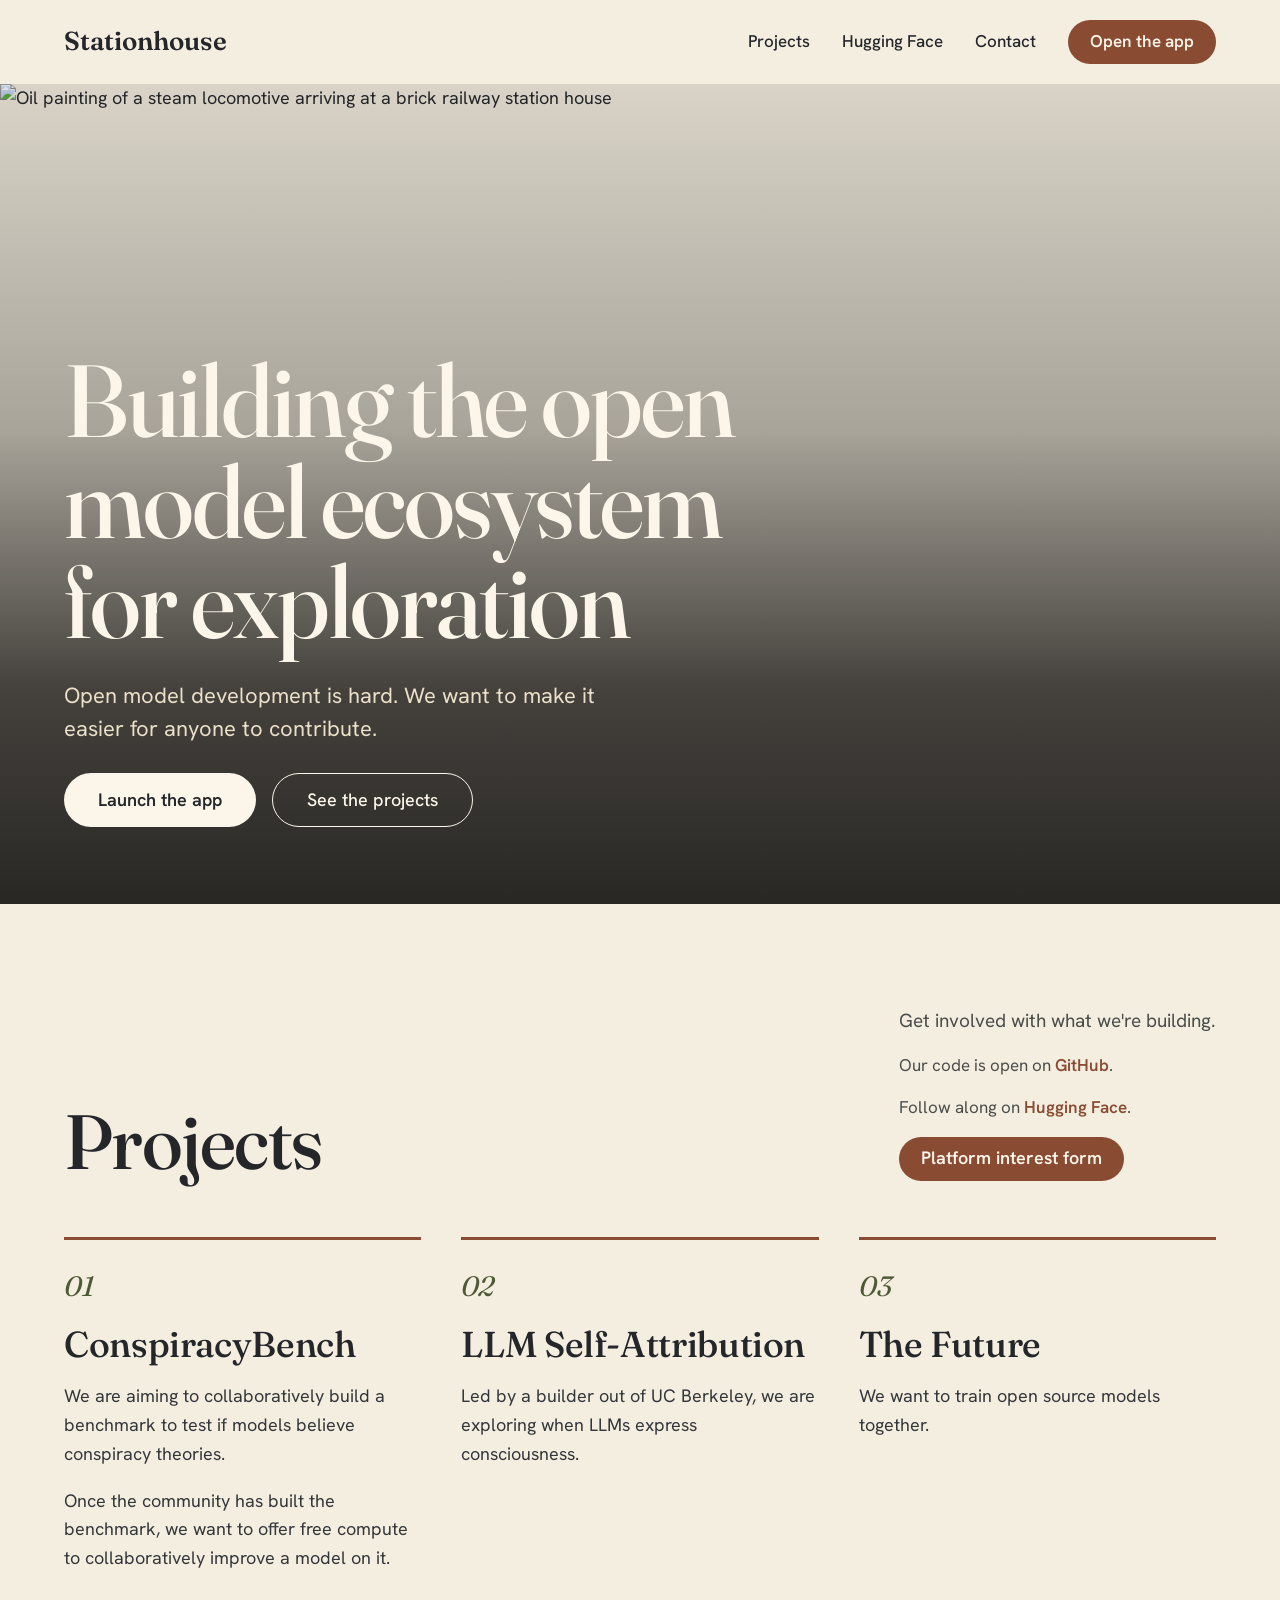
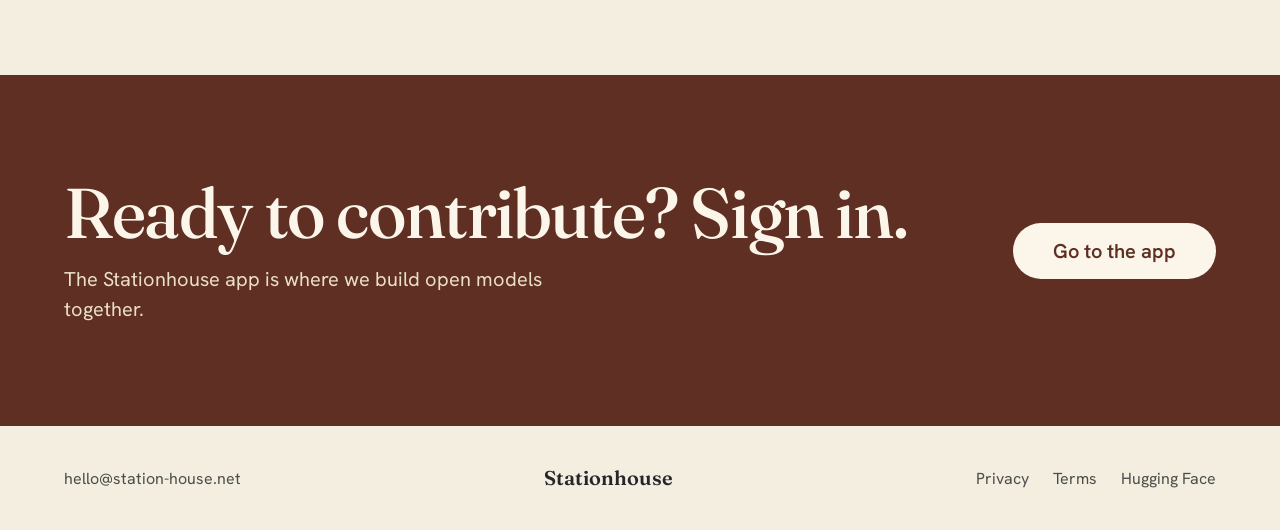
==== index.html @ b497b21a "Add privacy policy and terms of service pages Google's consent screen needs a privacy policy link be" ====
<!doctype html>
<html lang="en">
<head>
<meta charset="utf-8">
<meta name="viewport" content="width=device-width, initial-scale=1">
<title>Stationhouse</title>
<meta name="description" content="Stationhouse is building the open model ecosystem for exploration. Open model development is hard. We want to make it easier for anyone to contribute.">
<link rel="canonical" href="https://station-house.net/">
<meta property="og:type" content="website">
<meta property="og:site_name" content="Stationhouse">
<meta property="og:title" content="Stationhouse">
<meta property="og:description" content="Building the open model ecosystem for exploration. Open model development is hard. We want to make it easier for anyone to contribute.">
<meta property="og:url" content="https://station-house.net/">
<meta property="og:image" content="https://station-house.net/assets/station-house-hero.jpg">
<meta name="twitter:card" content="summary_large_image">
<link rel="icon" href="/favicon.svg" type="image/svg+xml">
<link rel="preconnect" href="https://fonts.googleapis.com">
<link rel="preconnect" href="https://fonts.gstatic.com" crossorigin>
<link rel="stylesheet" href="https://fonts.googleapis.com/css2?family=Fraunces:opsz,wght@9..144,400;9..144,500;9..144,600&amp;family=Hanken+Grotesk:wght@400;500;600&amp;display=swap">
<link rel="stylesheet" href="/style.css">
</head>
<body>

<header class="nav">
  <a class="brand" href="#top">Stationhouse</a>
  <nav>
    <a class="link" href="#projects">Projects</a>
    <a class="link" href="https://huggingface.co/Station-house">Hugging Face</a>
    <a class="link" href="mailto:hello@station-house.net">Contact</a>
    <a class="btn pill pill-accent" href="https://app.station-house.net">Open the app</a>
  </nav>
</header>

<section class="hero" id="top">
  <img src="/assets/station-house-hero.jpg" alt="Oil painting of a steam locomotive arriving at a brick railway station house">
  <div class="scrim"></div>
  <div class="inner">
    <h1>Building the open model ecosystem for exploration</h1>
    <p>Open model development is hard. We want to make it easier for anyone to contribute.</p>
    <div class="actions">
      <a class="btn pill pill-cream pill-lg" href="https://app.station-house.net">Launch the app</a>
      <a class="btn pill pill-ghost pill-lg" href="#projects">See the projects</a>
    </div>
  </div>
</section>

<section class="projects" id="projects">
  <div class="wrap">

    <div class="section-head">
      <h2>Projects</h2>
      <div class="head-aside">
        <p>Get involved with what we're building.</p>
        <p class="github-line">Our code is open on <a class="link" href="https://github.com/Station-House/">GitHub</a>.</p>
        <p class="github-line">Follow along on <a class="link" href="https://huggingface.co/Station-house">Hugging Face</a>.</p>
        <a class="btn pill pill-accent" href="https://forms.gle/CCu1CT9YJAMHdPyZ8">Platform interest form</a>
      </div>
    </div>

    <div class="grid">

      <article class="card" id="conspiracybench">
        <div class="num">01</div>
        <h3>ConspiracyBench</h3>
        <p>We are aiming to collaboratively build a benchmark to test if models believe conspiracy theories.</p>
        <p>Once the community has built the benchmark, we want to offer free compute to collaboratively improve a model on it.</p>
      </article>

      <article class="card" id="self-attribution">
        <div class="num">02</div>
        <h3>LLM Self-Attribution</h3>
        <p>Led by a builder out of UC Berkeley, we are exploring when LLMs express consciousness.</p>
      </article>

      <article class="card" id="the-future">
        <div class="num">03</div>
        <h3>The Future</h3>
        <p>We want to train open source models together.</p>
      </article>

    </div>
  </div>
</section>

<section class="band" id="app">
  <div class="wrap">
    <div class="copy">
      <h2>Ready to contribute? Sign in.</h2>
      <p>The Stationhouse app is where we build open models together.</p>
    </div>
    <a class="btn pill pill-cream" href="https://app.station-house.net">Go to the app</a>
  </div>
</section>

<footer class="foot">
  <a class="link" href="mailto:hello@station-house.net">hello@station-house.net</a>
  <span class="brand">Stationhouse</span>
  <span class="foot-links">
    <a class="link" href="/privacy">Privacy</a>
    <a class="link" href="/terms">Terms</a>
    <a class="link" href="https://huggingface.co/Station-house">Hugging Face</a>
  </span>
</footer>

</body>
</html>
---- style.css ----
/* Stationhouse — Horizon
   Edit colours and type in the :root block below; everything else follows. */

:root {
  --cream:      #F4EEE0;  /* page ground */
  --cream-lt:   #FBF6E9;  /* text and buttons on dark */
  --cream-dim:  #EADFC8;  /* secondary text on dark */
  --ink:        #24262A;  /* headings */
  --body:       #34373A;  /* body copy */
  --body-dim:   #4A4D4A;  /* captions, footer */
  --accent:     #8A4B33;  /* clay: rules, links, primary */
  --olive:      #4E5A36;  /* project numerals */
  --brown:      #5E2F22;  /* app band */

  --display: "Fraunces", Georgia, "Times New Roman", serif;
  --sans: "Hanken Grotesk", "Helvetica Neue", Arial, sans-serif;

  --gutter: clamp(20px, 5vw, 64px);
  --wrap: 1232px;
}

* { box-sizing: border-box; }

html { -webkit-text-size-adjust: 100%; scroll-behavior: smooth; }

body {
  margin: 0;
  background: var(--cream);
  color: var(--ink);
  font-family: var(--sans);
  font-size: 18px;
  line-height: 1.6;
  -webkit-font-smoothing: antialiased;
}

a { color: inherit; text-decoration: none; }
.link:hover { text-decoration: underline; }
.btn { transition: opacity 0.15s ease; }
.btn:hover { opacity: 0.88; }

a:focus-visible {
  outline: 2px solid var(--accent);
  outline-offset: 3px;
}

/* ---------- nav ---------- */
.nav {
  display: flex;
  flex-wrap: wrap;
  align-items: center;
  justify-content: space-between;
  gap: 16px 32px;
  padding: 20px var(--gutter);
  background: var(--cream);
}
.brand {
  font-family: var(--display);
  font-weight: 600;
  font-size: 26px;
  color: var(--ink);
}
.nav nav {
  display: flex;
  flex-wrap: wrap;
  align-items: center;
  gap: 12px 32px;
  font-size: 17px;
  font-weight: 500;
}

/* ---------- buttons ---------- */
.pill {
  display: inline-flex;
  align-items: center;
  min-height: 44px;
  padding: 0 22px;
  border-radius: 999px;
  font-weight: 600;
}
.pill-accent { background: var(--accent); color: var(--cream-lt); }
.pill-cream  { background: var(--cream-lt); color: var(--ink); }
.pill-ghost  { border: 1.5px solid var(--cream-lt); color: var(--cream-lt); font-weight: 500; }
.pill-lg { min-height: 54px; padding: 0 34px; font-size: 18px; }

/* ---------- hero ---------- */
.hero {
  position: relative;
  min-height: 820px;
  display: flex;
  flex-direction: column;
  justify-content: flex-end;
  overflow: hidden;
}
.hero img {
  position: absolute;
  inset: 0;
  width: 100%;
  height: 100%;
  object-fit: cover;
  object-position: 50% 70%;
}
.hero .scrim {
  position: absolute;
  inset: 0;
  background: linear-gradient(180deg,
    rgba(24,22,20,0.12) 0%,
    rgba(24,22,20,0.34) 42%,
    rgba(24,22,20,0.80) 74%,
    rgba(24,22,20,0.92) 100%);
}
.hero .inner {
  position: relative;
  display: flex;
  flex-direction: column;
  gap: 28px;
  padding: 64px var(--gutter) clamp(40px, 6vw, 80px);
  max-width: 1100px;
}
.hero h1 {
  margin: 0;
  font-family: var(--display);
  font-weight: 500;
  font-size: clamp(48px, 8vw, 112px);
  line-height: 0.98;
  letter-spacing: -0.02em;
  color: var(--cream-lt);
  text-wrap: balance;
}
.hero p {
  margin: 0;
  max-width: 560px;
  font-size: 22px;
  line-height: 1.5;
  color: var(--cream-dim);
}
.hero .actions { display: flex; flex-wrap: wrap; gap: 16px; }

/* ---------- projects ---------- */
.projects { padding: clamp(56px, 8vw, 112px) var(--gutter); }
.projects .wrap {
  max-width: var(--wrap);
  margin: 0 auto;
  display: flex;
  flex-direction: column;
  gap: 56px;
}
.section-head {
  display: flex;
  flex-wrap: wrap;
  align-items: flex-end;
  justify-content: space-between;
  gap: 24px;
}
.section-head h2 {
  margin: 0;
  font-family: var(--display);
  font-weight: 500;
  font-size: clamp(44px, 6vw, 80px);
  line-height: 1;
  letter-spacing: -0.02em;
}
.section-head p {
  margin: 0;
  max-width: 440px;
  font-size: 19px;
  line-height: 1.55;
  color: var(--body-dim);
}
.head-aside {
  display: flex;
  flex-direction: column;
  align-items: flex-start;
  gap: 16px;
}
.section-head .github-line { font-size: 17px; }
.github-line .link { color: var(--accent); font-weight: 600; }

.grid {
  display: grid;
  grid-template-columns: repeat(auto-fit, minmax(300px, 1fr));
  gap: 40px;
}
.card {
  display: flex;
  flex-direction: column;
  gap: 18px;
  border-top: 3px solid var(--accent);
  padding-top: 24px;
}
.card .num {
  font-family: var(--display);
  font-style: italic;
  font-size: 28px;
  color: var(--olive);
}
.card h3 {
  margin: 0;
  font-family: var(--display);
  font-weight: 500;
  font-size: 36px;
  line-height: 1.05;
  letter-spacing: -0.01em;
}
.card p { margin: 0; font-size: 18px; line-height: 1.6; color: var(--body); }
.card .cta {
  margin-top: auto;
  display: inline-flex;
  align-items: center;
  min-height: 44px;
  font-size: 18px;
  font-weight: 600;
  color: var(--accent);
  align-self: flex-start;
}

/* ---------- app band ---------- */
.band {
  background: var(--brown);
  color: var(--cream-lt);
  padding: clamp(56px, 8vw, 104px) var(--gutter);
}
.band .wrap {
  max-width: var(--wrap);
  margin: 0 auto;
  display: flex;
  flex-wrap: wrap;
  align-items: center;
  justify-content: space-between;
  gap: 32px 56px;
}
.band .copy {
  flex: 1 1 420px;
  min-width: 0;
  display: flex;
  flex-direction: column;
  gap: 16px;
}
.band h2 {
  margin: 0;
  font-family: var(--display);
  font-weight: 500;
  font-size: clamp(40px, 5.5vw, 72px);
  line-height: 1;
  letter-spacing: -0.02em;
}
.band p {
  margin: 0;
  max-width: 520px;
  font-size: 20px;
  line-height: 1.5;
  color: var(--cream-dim);
}
.band .pill { min-height: 56px; padding: 0 40px; font-size: 20px; color: var(--brown); }

/* ---------- footer ---------- */
.foot {
  margin-top: auto;
  padding: 36px var(--gutter);
  display: flex;
  flex-wrap: wrap;
  align-items: center;
  justify-content: space-between;
  gap: 16px 32px;
  font-size: 16px;
  color: var(--body-dim);
}
.foot .brand { font-size: 20px; }
.foot-links { display: flex; flex-wrap: wrap; gap: 8px 24px; }

/* ---------- privacy and terms ---------- */
.legal {
  max-width: 760px;
  margin: 0 auto;
  padding: clamp(32px, 6vw, 72px) var(--gutter);
  color: var(--body);
}
.legal h1 {
  margin: 0;
  font-family: var(--display);
  font-weight: 500;
  font-size: clamp(40px, 6vw, 64px);
  line-height: 1.05;
  letter-spacing: -0.02em;
  color: var(--ink);
}
.legal h2 {
  margin: 48px 0 12px;
  font-family: var(--display);
  font-weight: 500;
  font-size: 30px;
  line-height: 1.15;
  color: var(--ink);
}
.legal h3 {
  margin: 28px 0 8px;
  font-size: 18px;
  font-weight: 600;
  color: var(--ink);
}
.legal p, .legal ul { margin: 0 0 16px; }
.legal li { margin-bottom: 8px; }
.legal a { color: var(--accent); font-weight: 600; }
.legal a:hover { text-decoration: underline; }
.legal .updated { margin-top: 12px; font-size: 16px; color: var(--body-dim); }

@media (prefers-reduced-motion: reduce) {
  html { scroll-behavior: auto; }
  * { transition: none !important; }
}
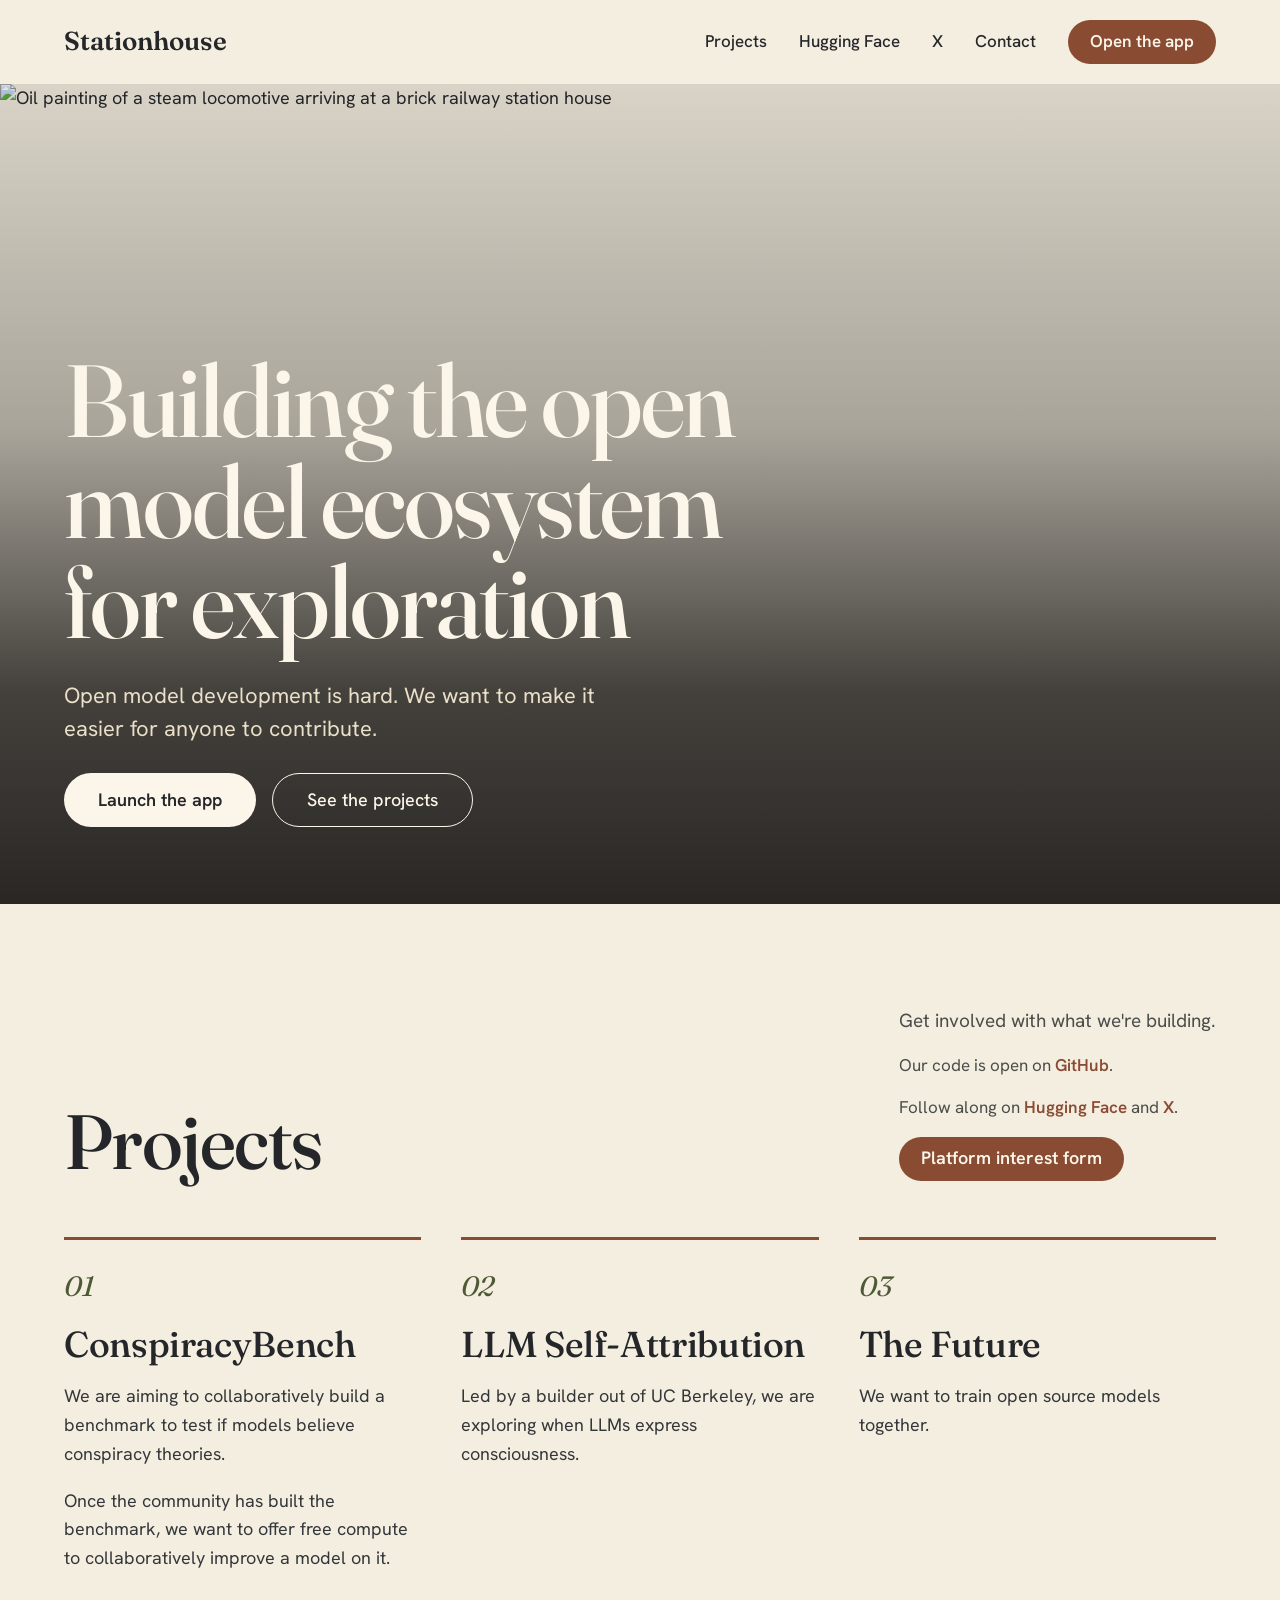
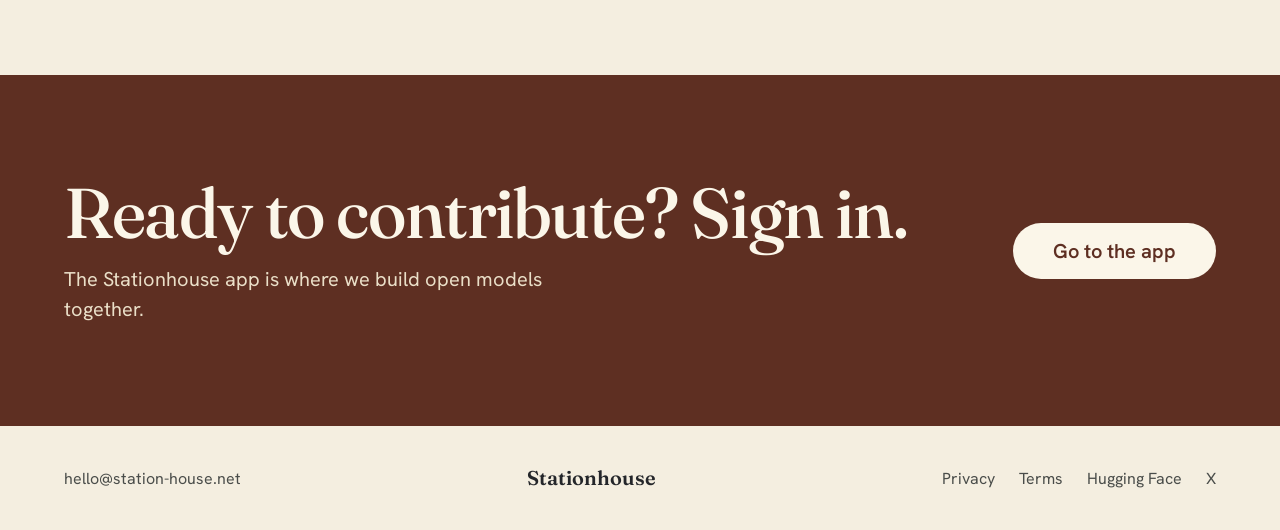
==== commit c94548b6: "Add X (@StationhouseAI) links to nav, projects aside, footer Co-Authored-By: Claude Opus 5.5 <norepl" ====
--- a/index.html
+++ b/index.html
@@ -26,6 +26,7 @@
   <nav>
     <a class="link" href="#projects">Projects</a>
     <a class="link" href="https://huggingface.co/Station-house">Hugging Face</a>
+    <a class="link" href="https://x.com/StationhouseAI">X</a>
     <a class="link" href="mailto:hello@station-house.net">Contact</a>
     <a class="btn pill pill-accent" href="https://app.station-house.net">Open the app</a>
   </nav>
@@ -52,7 +53,7 @@
       <div class="head-aside">
         <p>Get involved with what we're building.</p>
         <p class="github-line">Our code is open on <a class="link" href="https://github.com/Station-House/">GitHub</a>.</p>
-        <p class="github-line">Follow along on <a class="link" href="https://huggingface.co/Station-house">Hugging Face</a>.</p>
+        <p class="github-line">Follow along on <a class="link" href="https://huggingface.co/Station-house">Hugging Face</a> and <a class="link" href="https://x.com/StationhouseAI">X</a>.</p>
         <a class="btn pill pill-accent" href="https://forms.gle/CCu1CT9YJAMHdPyZ8">Platform interest form</a>
       </div>
     </div>
@@ -99,6 +100,7 @@
     <a class="link" href="/privacy">Privacy</a>
     <a class="link" href="/terms">Terms</a>
     <a class="link" href="https://huggingface.co/Station-house">Hugging Face</a>
+    <a class="link" href="https://x.com/StationhouseAI">X</a>
   </span>
 </footer>
 
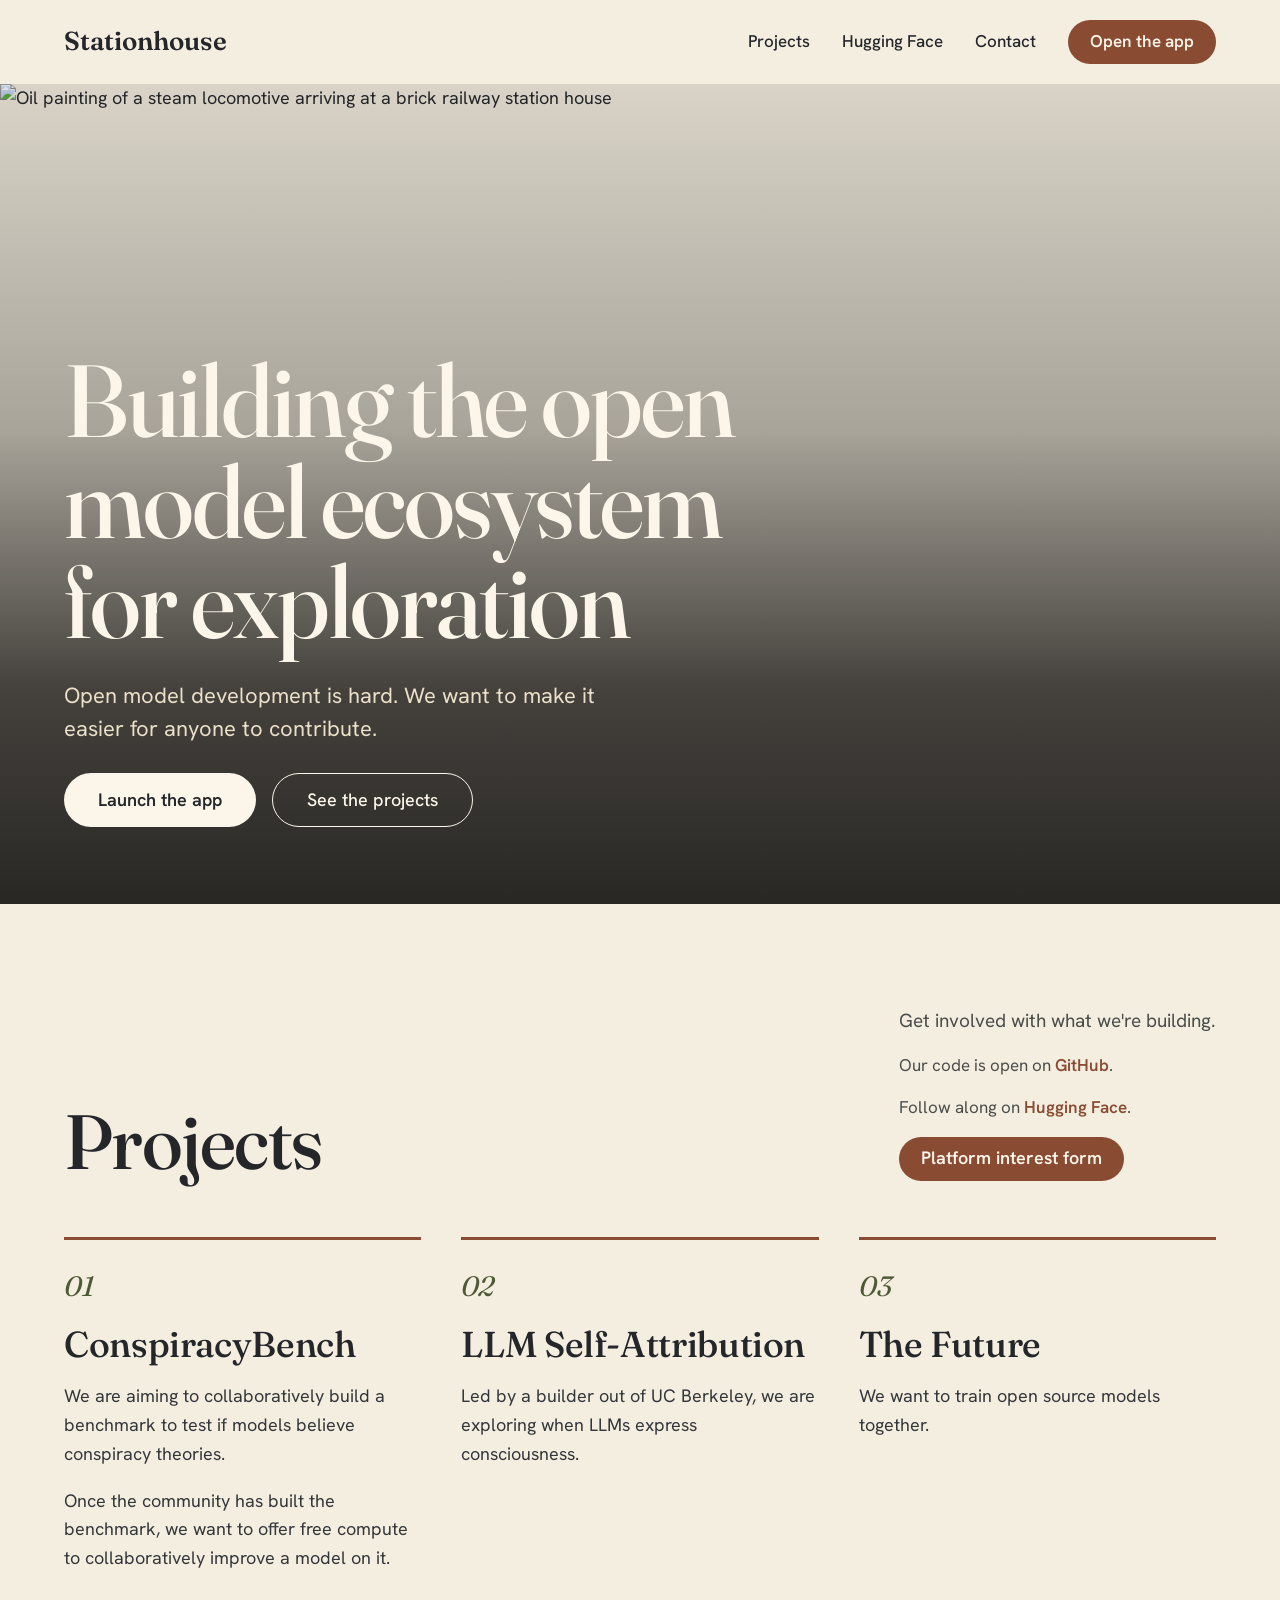
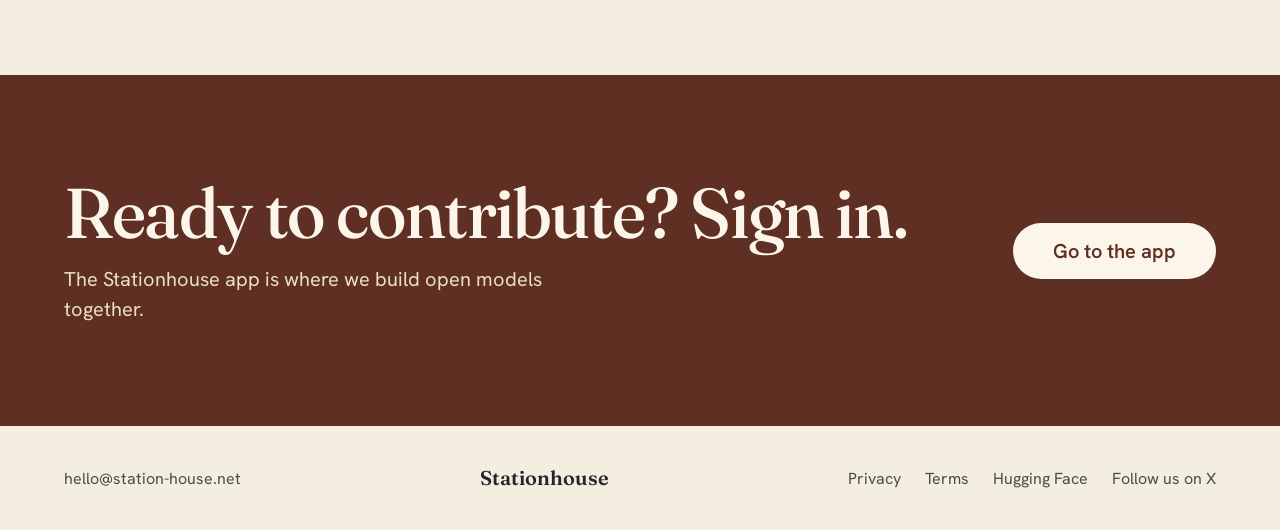
==== commit 06d8d538: "Footer only: Follow us on X Co-Authored-By: Claude Opus 5.5 <noreply@anthropic.com>" ====
--- a/index.html
+++ b/index.html
@@ -26,7 +26,6 @@
   <nav>
     <a class="link" href="#projects">Projects</a>
     <a class="link" href="https://huggingface.co/Station-house">Hugging Face</a>
-    <a class="link" href="https://x.com/StationhouseAI">X</a>
     <a class="link" href="mailto:hello@station-house.net">Contact</a>
     <a class="btn pill pill-accent" href="https://app.station-house.net">Open the app</a>
   </nav>
@@ -53,7 +52,7 @@
       <div class="head-aside">
         <p>Get involved with what we're building.</p>
         <p class="github-line">Our code is open on <a class="link" href="https://github.com/Station-House/">GitHub</a>.</p>
-        <p class="github-line">Follow along on <a class="link" href="https://huggingface.co/Station-house">Hugging Face</a> and <a class="link" href="https://x.com/StationhouseAI">X</a>.</p>
+        <p class="github-line">Follow along on <a class="link" href="https://huggingface.co/Station-house">Hugging Face</a>.</p>
         <a class="btn pill pill-accent" href="https://forms.gle/CCu1CT9YJAMHdPyZ8">Platform interest form</a>
       </div>
     </div>
@@ -100,7 +99,7 @@
     <a class="link" href="/privacy">Privacy</a>
     <a class="link" href="/terms">Terms</a>
     <a class="link" href="https://huggingface.co/Station-house">Hugging Face</a>
-    <a class="link" href="https://x.com/StationhouseAI">X</a>
+    <a class="link" href="https://x.com/StationhouseAI">Follow us on X</a>
   </span>
 </footer>
 
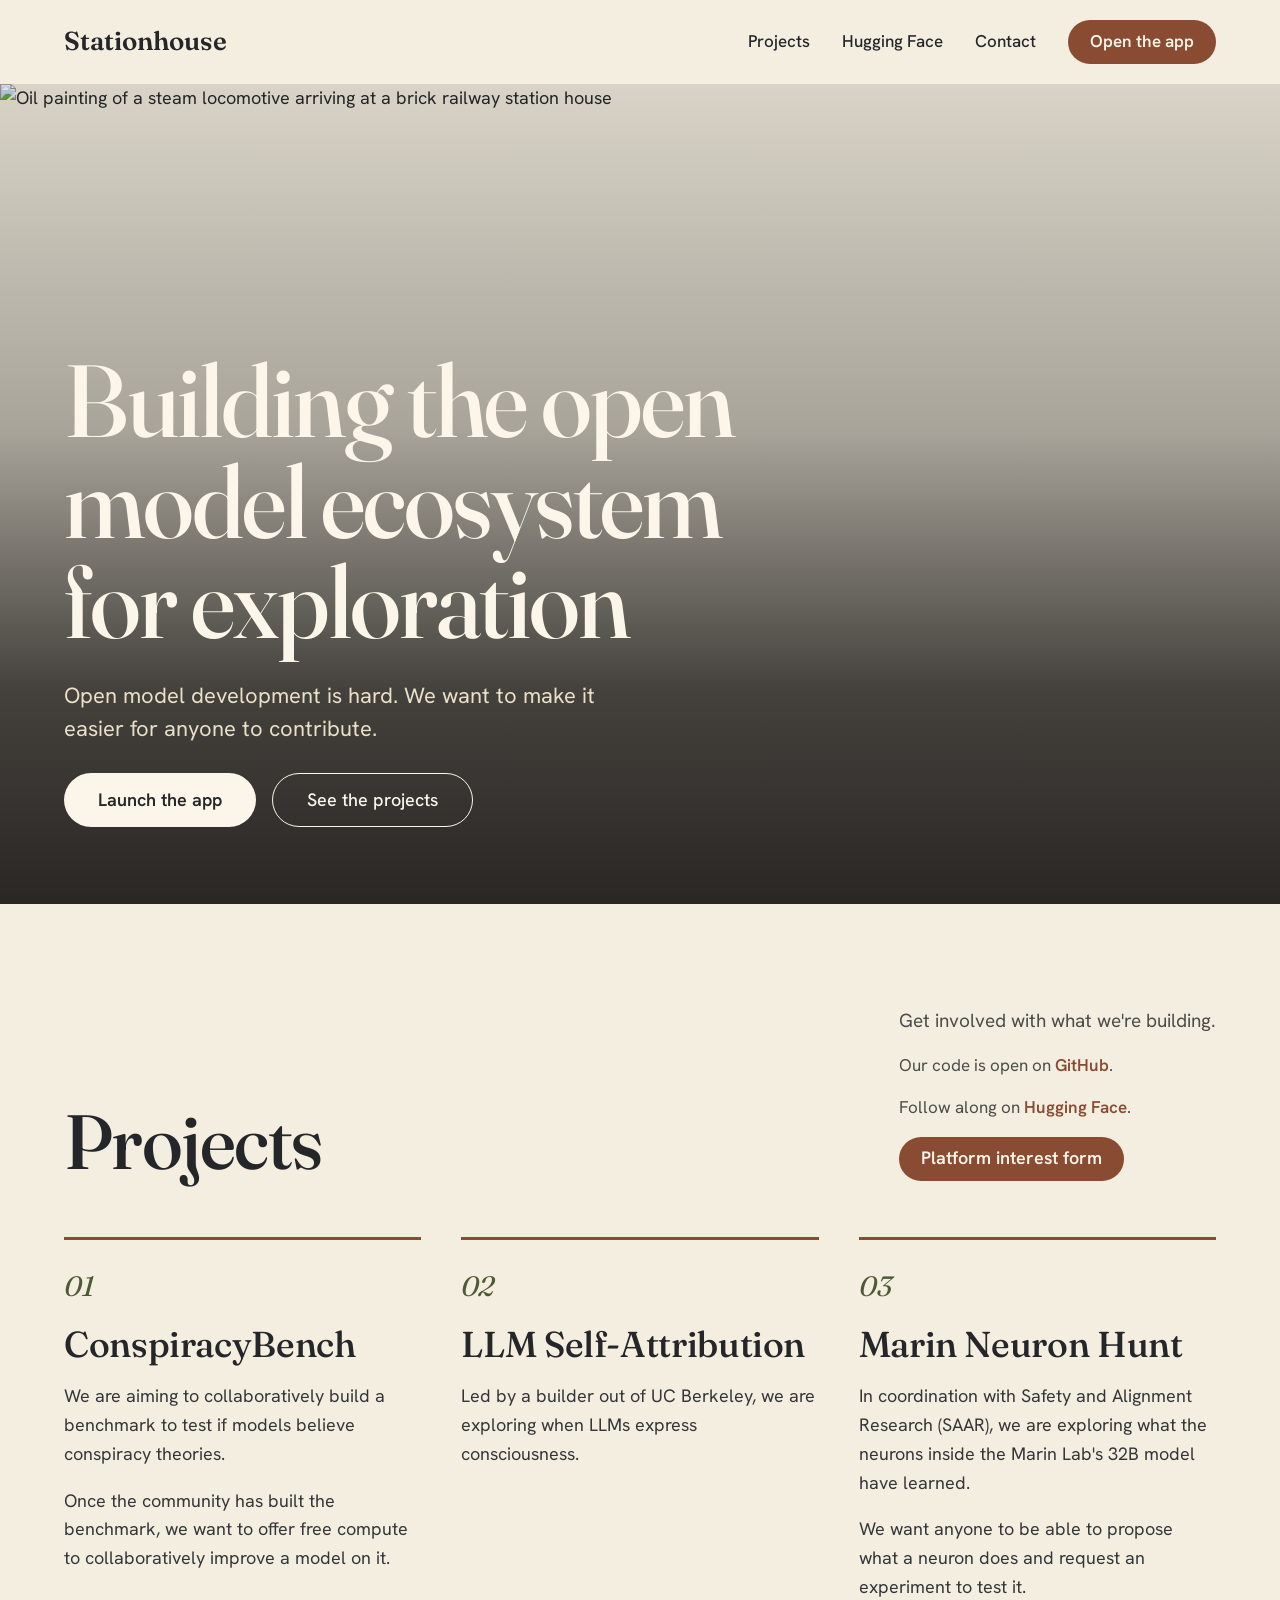
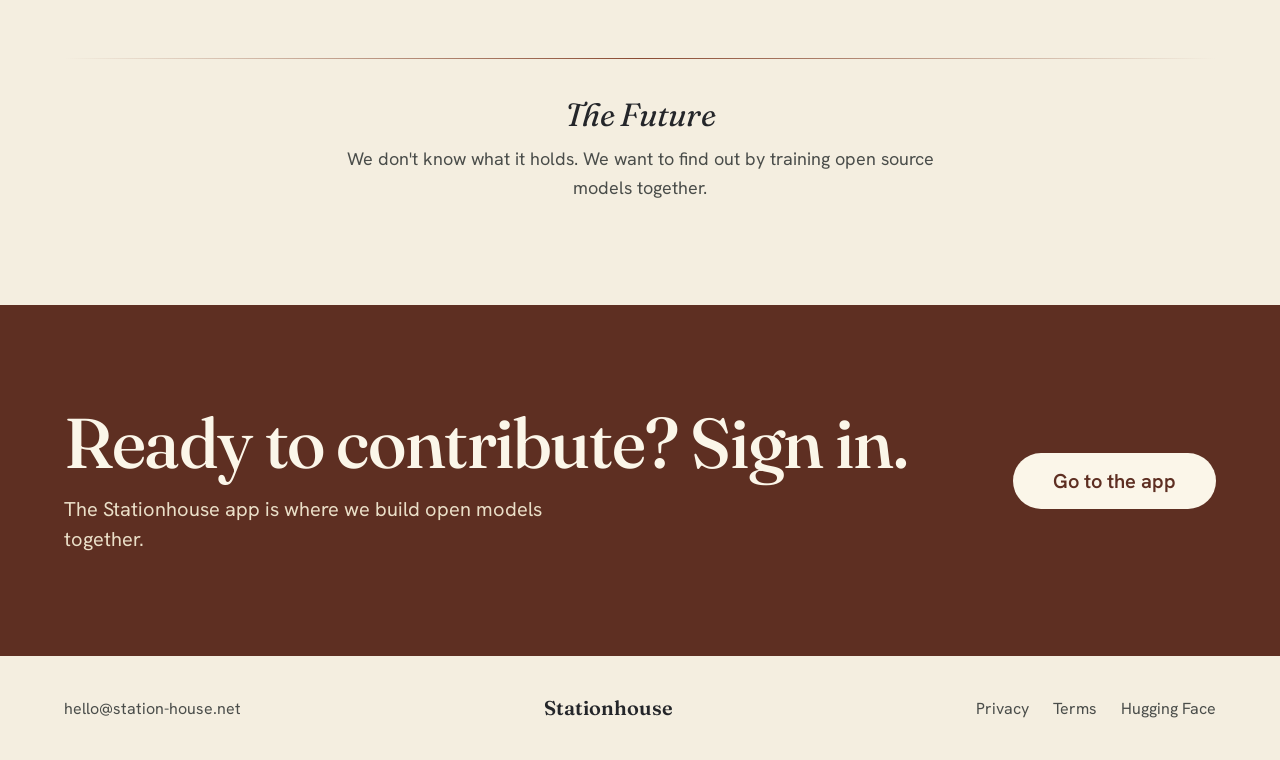
==== commit d043b2be: "Add Marin Neuron Hunt project; make The Future a closing line Add the Marin Neuron Hunt (with SAAR) " ====
--- a/index.html
+++ b/index.html
@@ -72,12 +72,18 @@
         <p>Led by a builder out of UC Berkeley, we are exploring when LLMs express consciousness.</p>
       </article>
 
-      <article class="card" id="the-future">
+      <article class="card" id="marin-neuron-hunt">
         <div class="num">03</div>
-        <h3>The Future</h3>
-        <p>We want to train open source models together.</p>
+        <h3>Marin Neuron Hunt</h3>
+        <p>In coordination with Safety and Alignment Research (SAAR), we are exploring what the neurons inside the Marin Lab's 32B model have learned.</p>
+        <p>We want anyone to be able to propose what a neuron does and request an experiment to test it.</p>
       </article>
 
+    </div>
+
+    <div class="future" id="the-future">
+      <h3>The Future</h3>
+      <p>We don't know what it holds. We want to find out by training open source models together.</p>
     </div>
   </div>
 </section>
@@ -99,7 +105,6 @@
     <a class="link" href="/privacy">Privacy</a>
     <a class="link" href="/terms">Terms</a>
     <a class="link" href="https://huggingface.co/Station-house">Hugging Face</a>
-    <a class="link" href="https://x.com/StationhouseAI">Follow us on X</a>
   </span>
 </footer>
 
--- a/style.css
+++ b/style.css
@@ -213,6 +213,33 @@
   align-self: flex-start;
 }
 
+.future {
+  display: flex;
+  flex-direction: column;
+  align-items: center;
+  gap: 14px;
+  padding-top: 40px;
+  text-align: center;
+  background: linear-gradient(to right, transparent, var(--accent), transparent) top / 100% 1px no-repeat;
+}
+.future h3 {
+  margin: 0;
+  font-family: var(--display);
+  font-style: italic;
+  font-weight: 400;
+  font-size: 32px;
+  line-height: 1.05;
+  letter-spacing: -0.01em;
+  color: var(--ink);
+}
+.future p {
+  margin: 0;
+  max-width: 34em;
+  font-size: 18px;
+  line-height: 1.6;
+  color: var(--body-dim);
+}
+
 /* ---------- app band ---------- */
 .band {
   background: var(--brown);
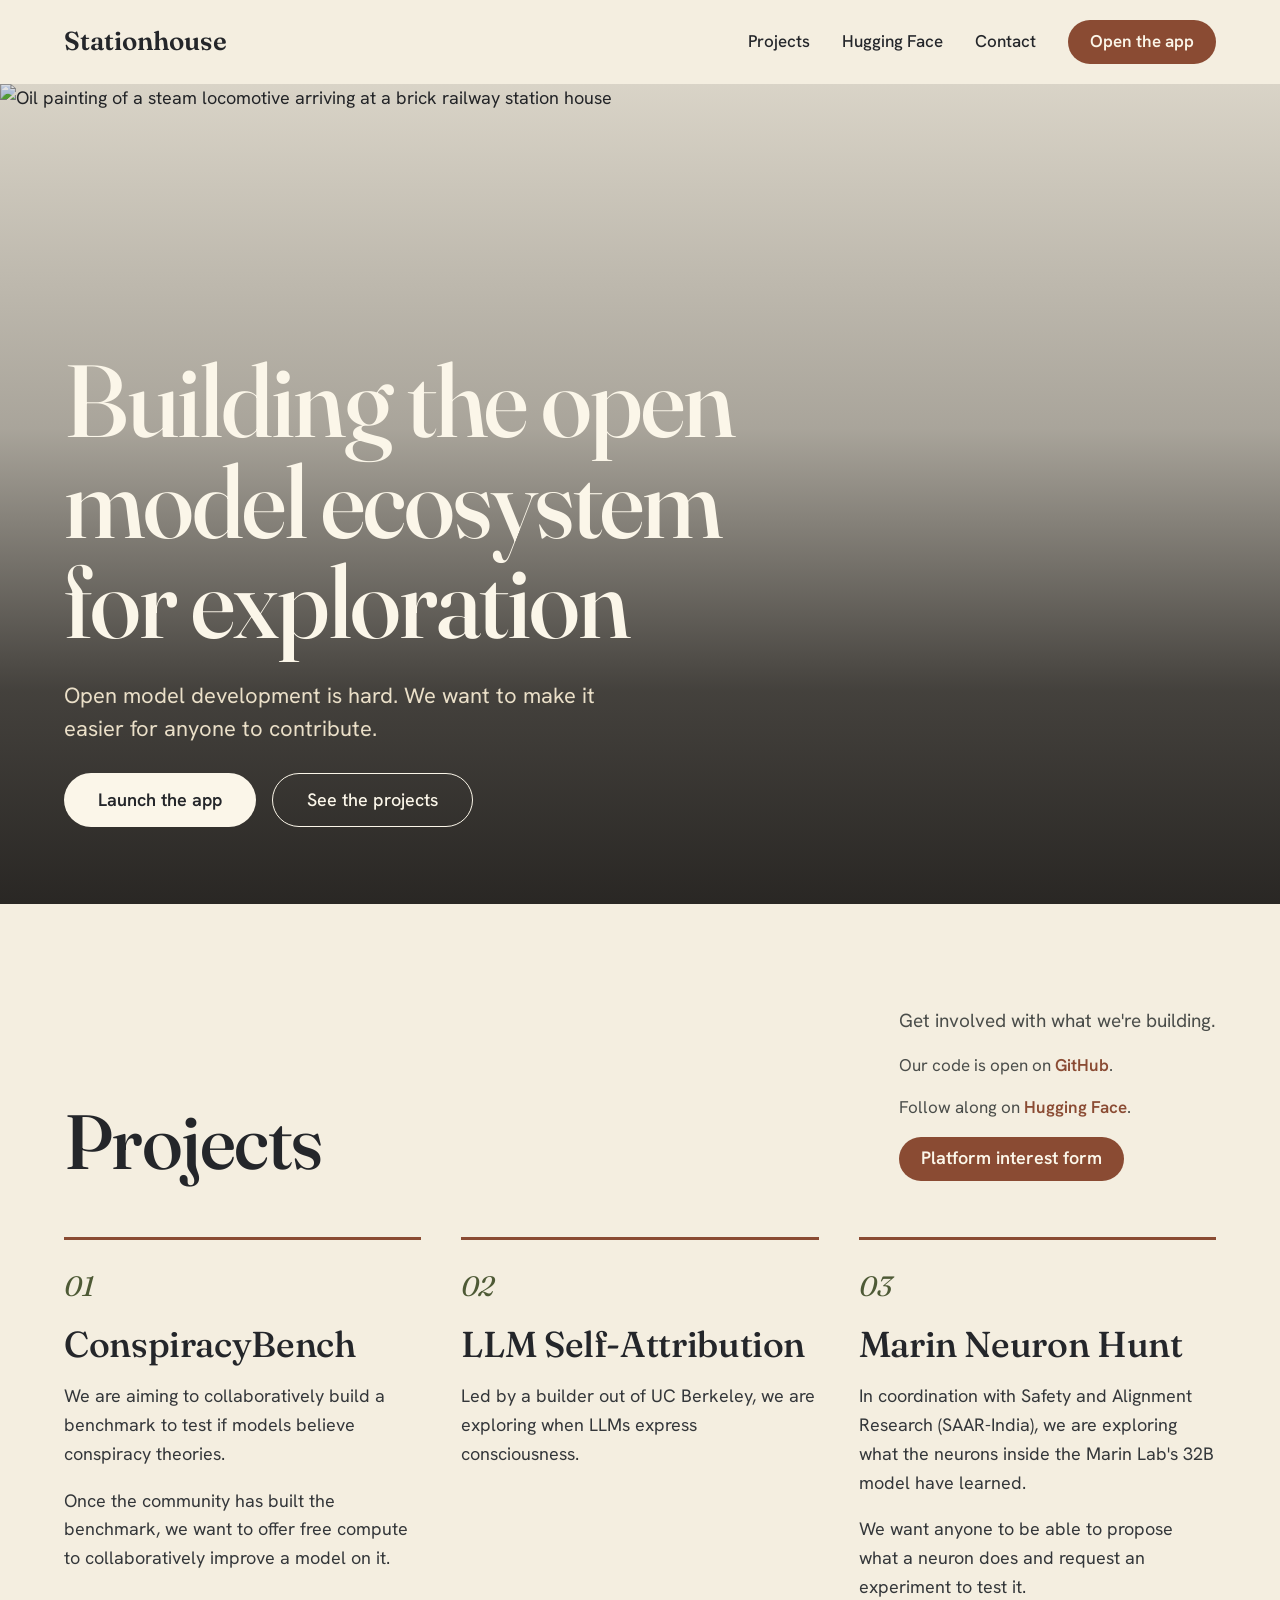
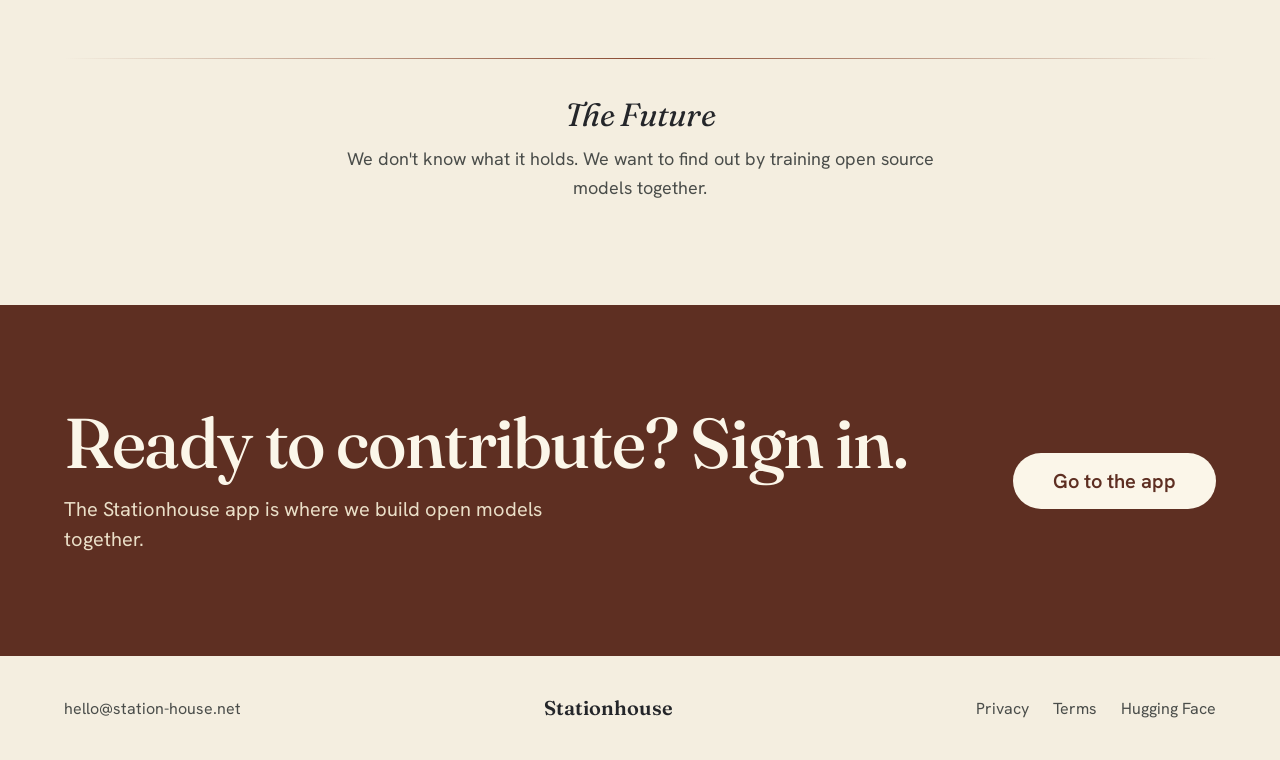
==== commit 5cb9e255: "Update SAAR to SAAR-India in Marin Neuron Hunt Request from veer" ====
--- a/index.html
+++ b/index.html
@@ -75,7 +75,7 @@
       <article class="card" id="marin-neuron-hunt">
         <div class="num">03</div>
         <h3>Marin Neuron Hunt</h3>
-        <p>In coordination with Safety and Alignment Research (SAAR), we are exploring what the neurons inside the Marin Lab's 32B model have learned.</p>
+        <p>In coordination with Safety and Alignment Research (SAAR-India), we are exploring what the neurons inside the Marin Lab's 32B model have learned.</p>
         <p>We want anyone to be able to propose what a neuron does and request an experiment to test it.</p>
       </article>
 
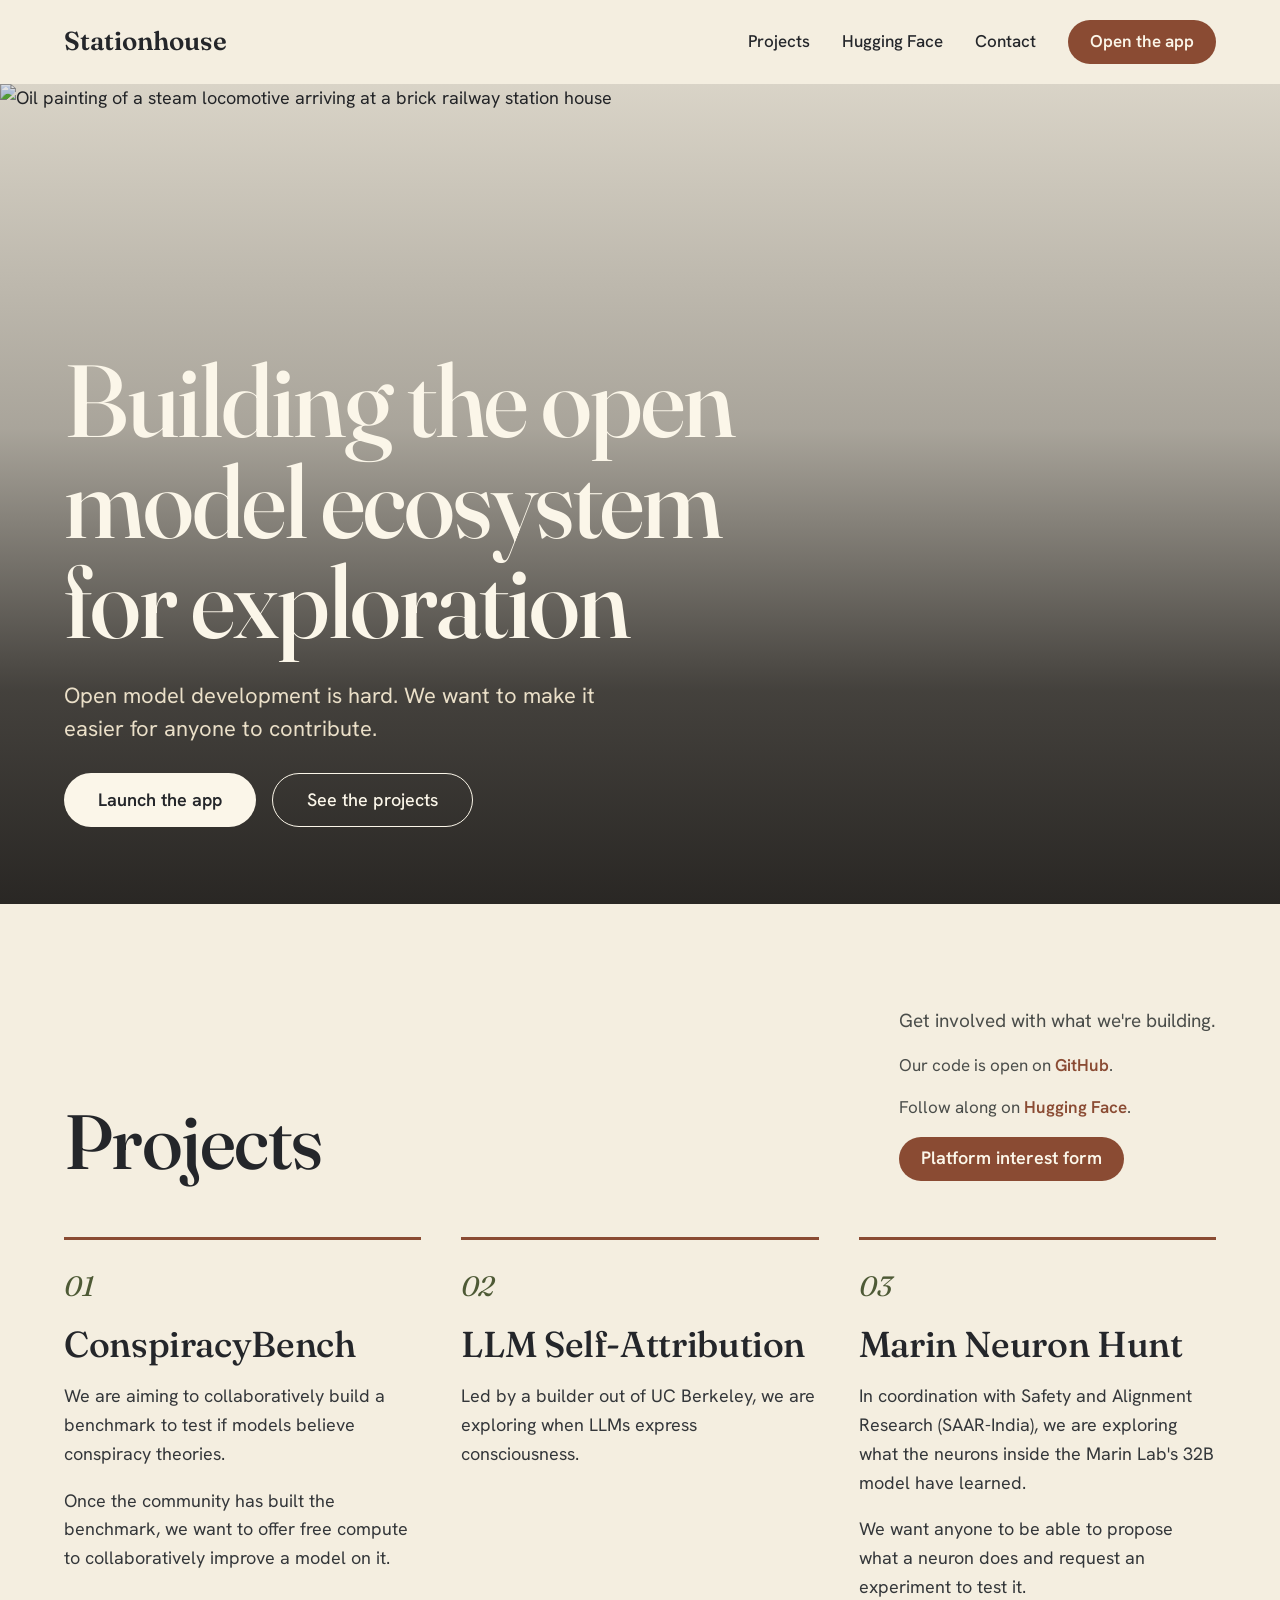
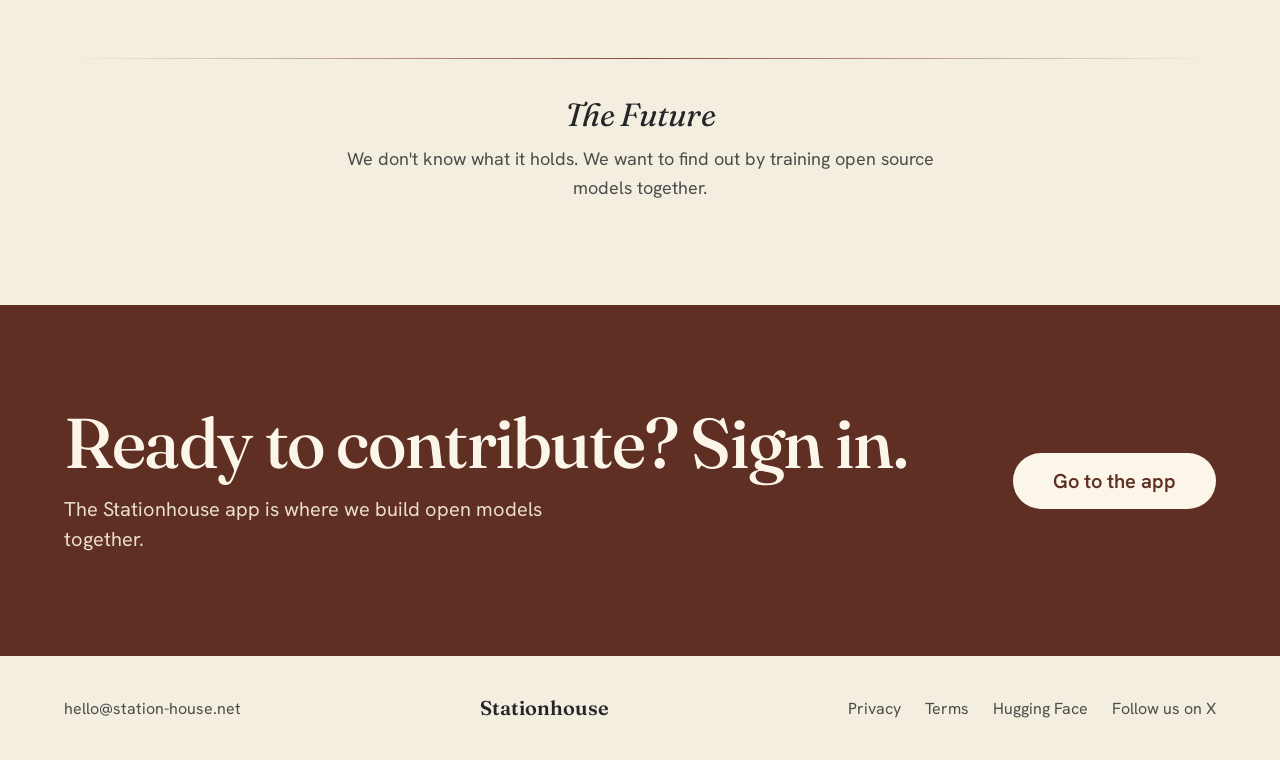
==== commit 60df8ef8: "Merge pull request #5 from Station-House/worktree-x-link Add 'Follow us on X' to footer" ====
--- a/index.html
+++ b/index.html
@@ -105,6 +105,7 @@
     <a class="link" href="/privacy">Privacy</a>
     <a class="link" href="/terms">Terms</a>
     <a class="link" href="https://huggingface.co/Station-house">Hugging Face</a>
+    <a class="link" href="https://x.com/StationhouseAI">Follow us on X</a>
   </span>
 </footer>
 
